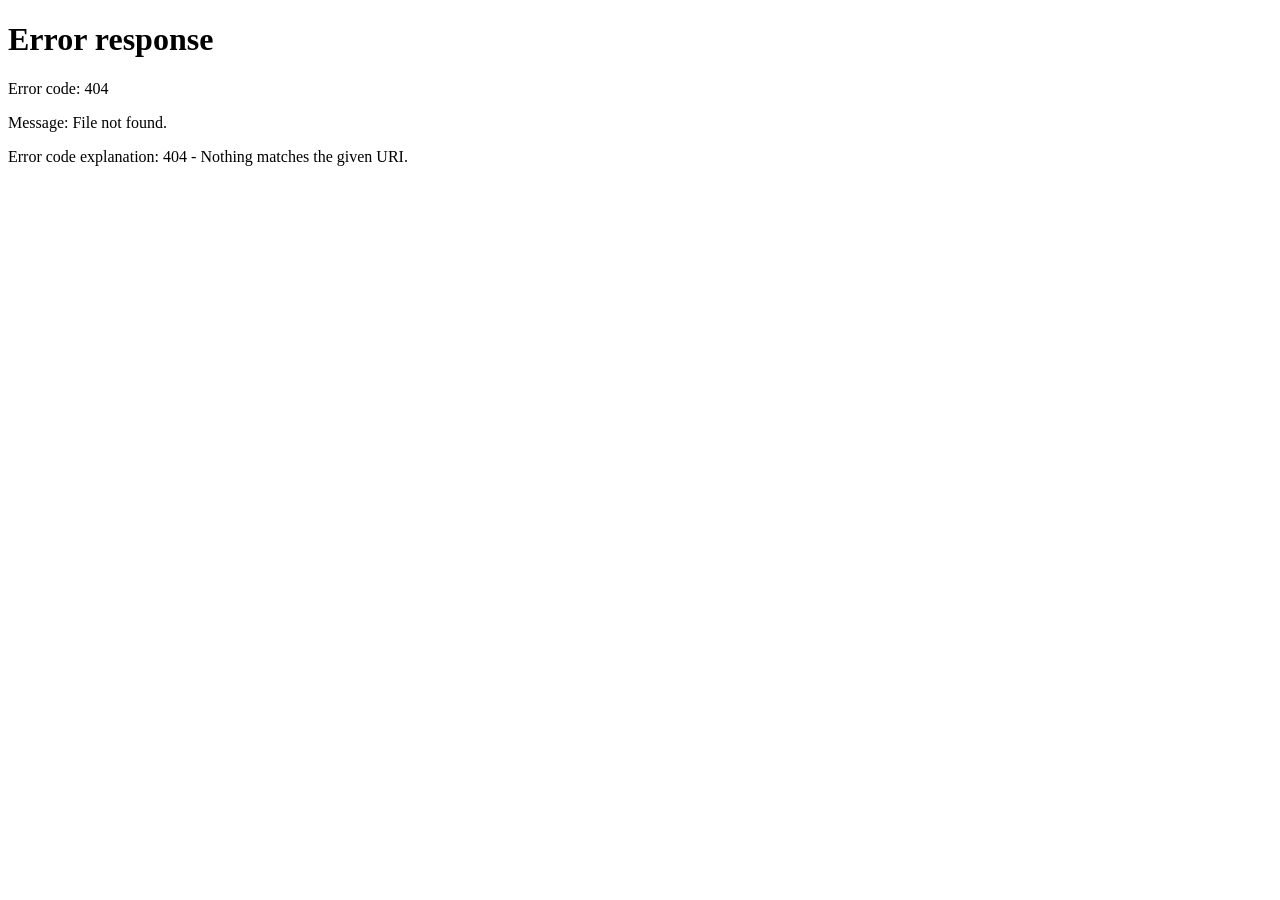
==== index.html @ a86b8a9f "Fix GitHub Pages structure" ====
<!DOCTYPE html>
<html lang="en">
<head>
  <meta charset="UTF-8" />
  <meta http-equiv="refresh" content="0; url=./Frontend/index.html" />
  <title>MovieVerse AI</title>
</head>
<body>
  <p>Redirecting to MovieVerse AI...</p>
</body>
</html>
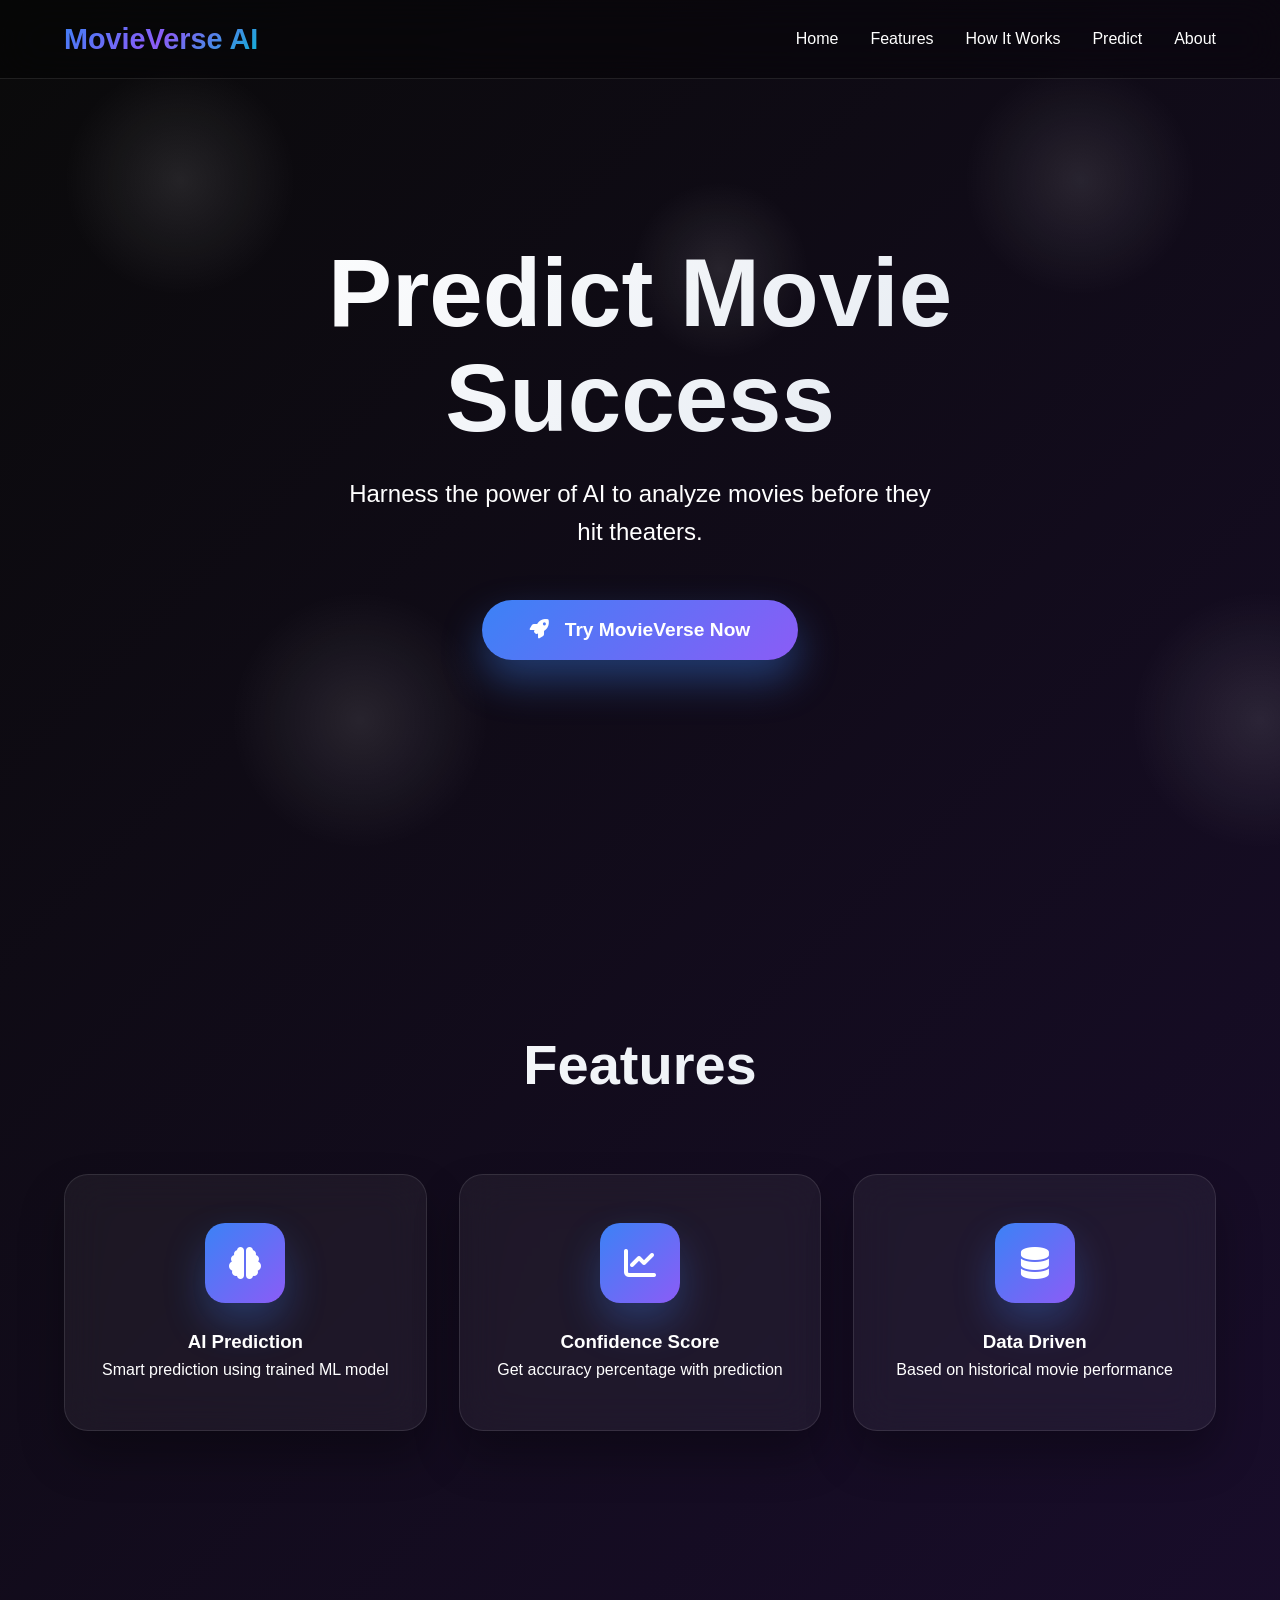
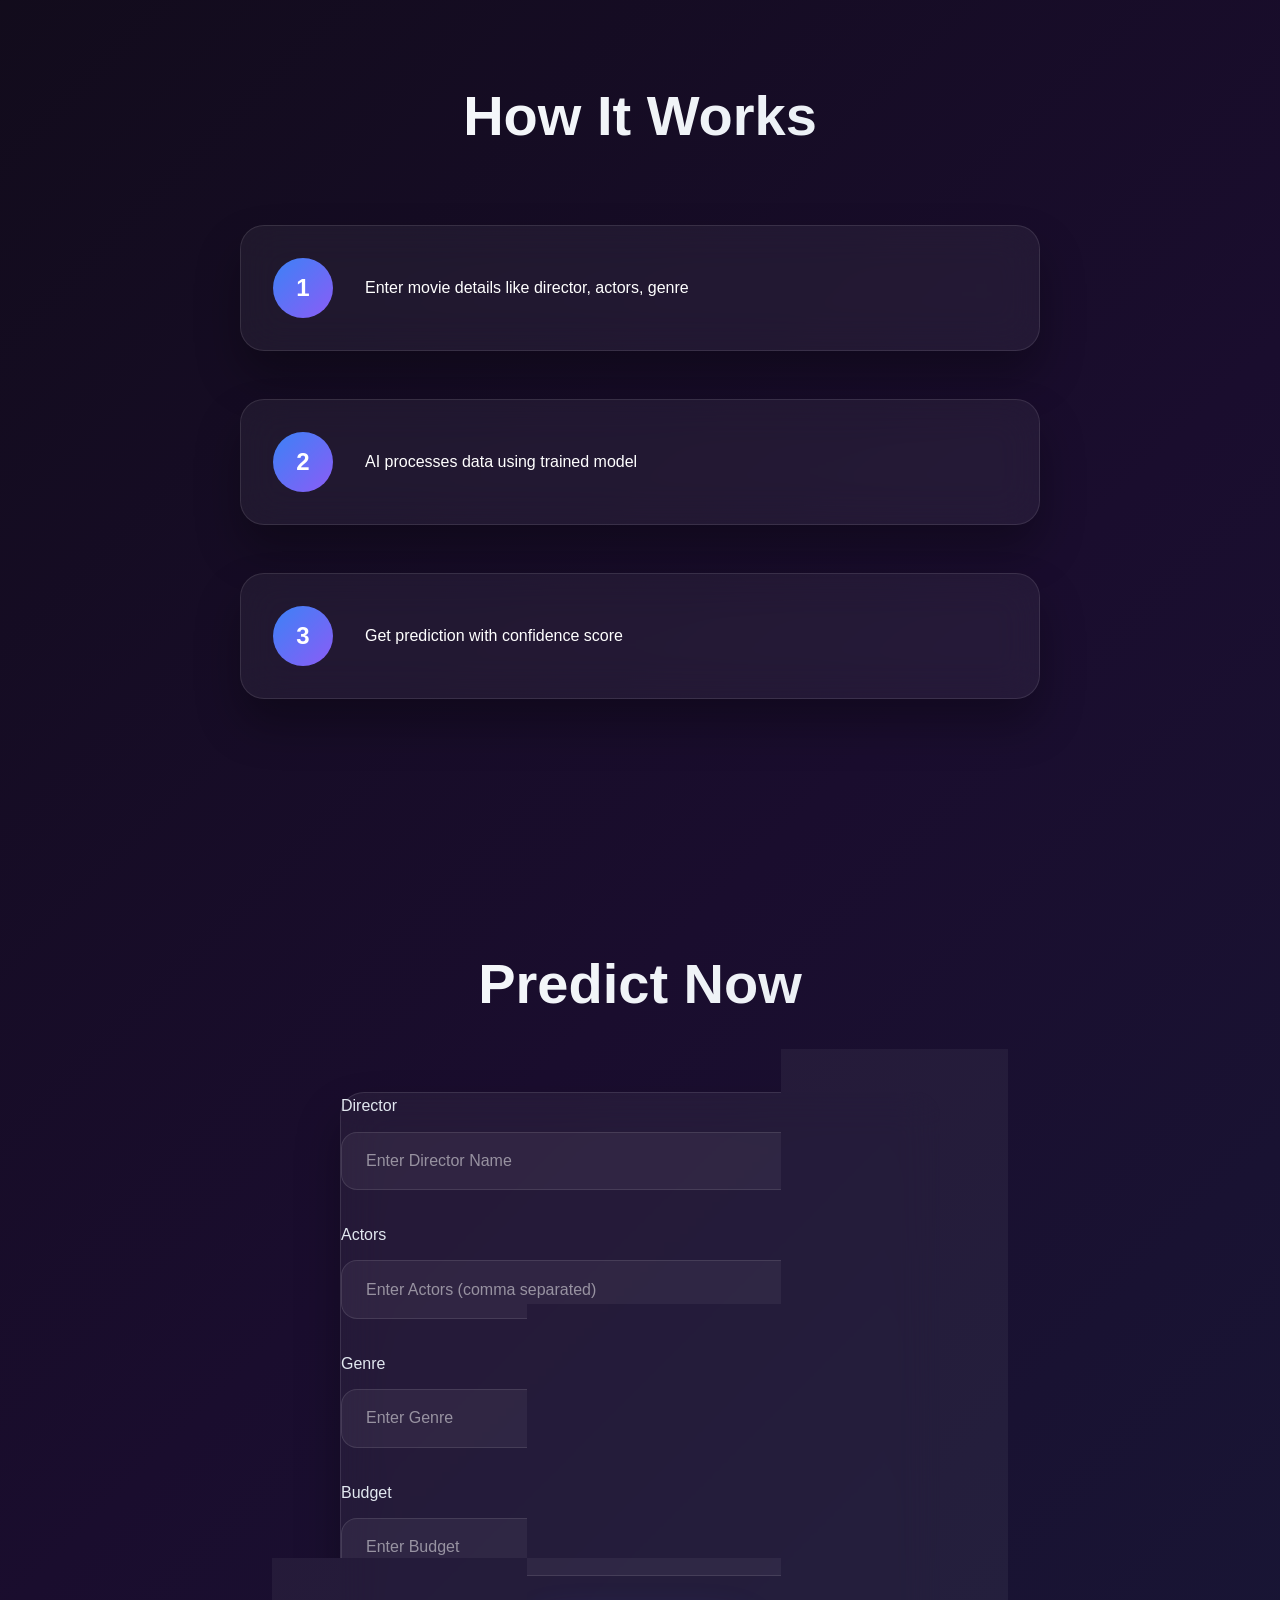
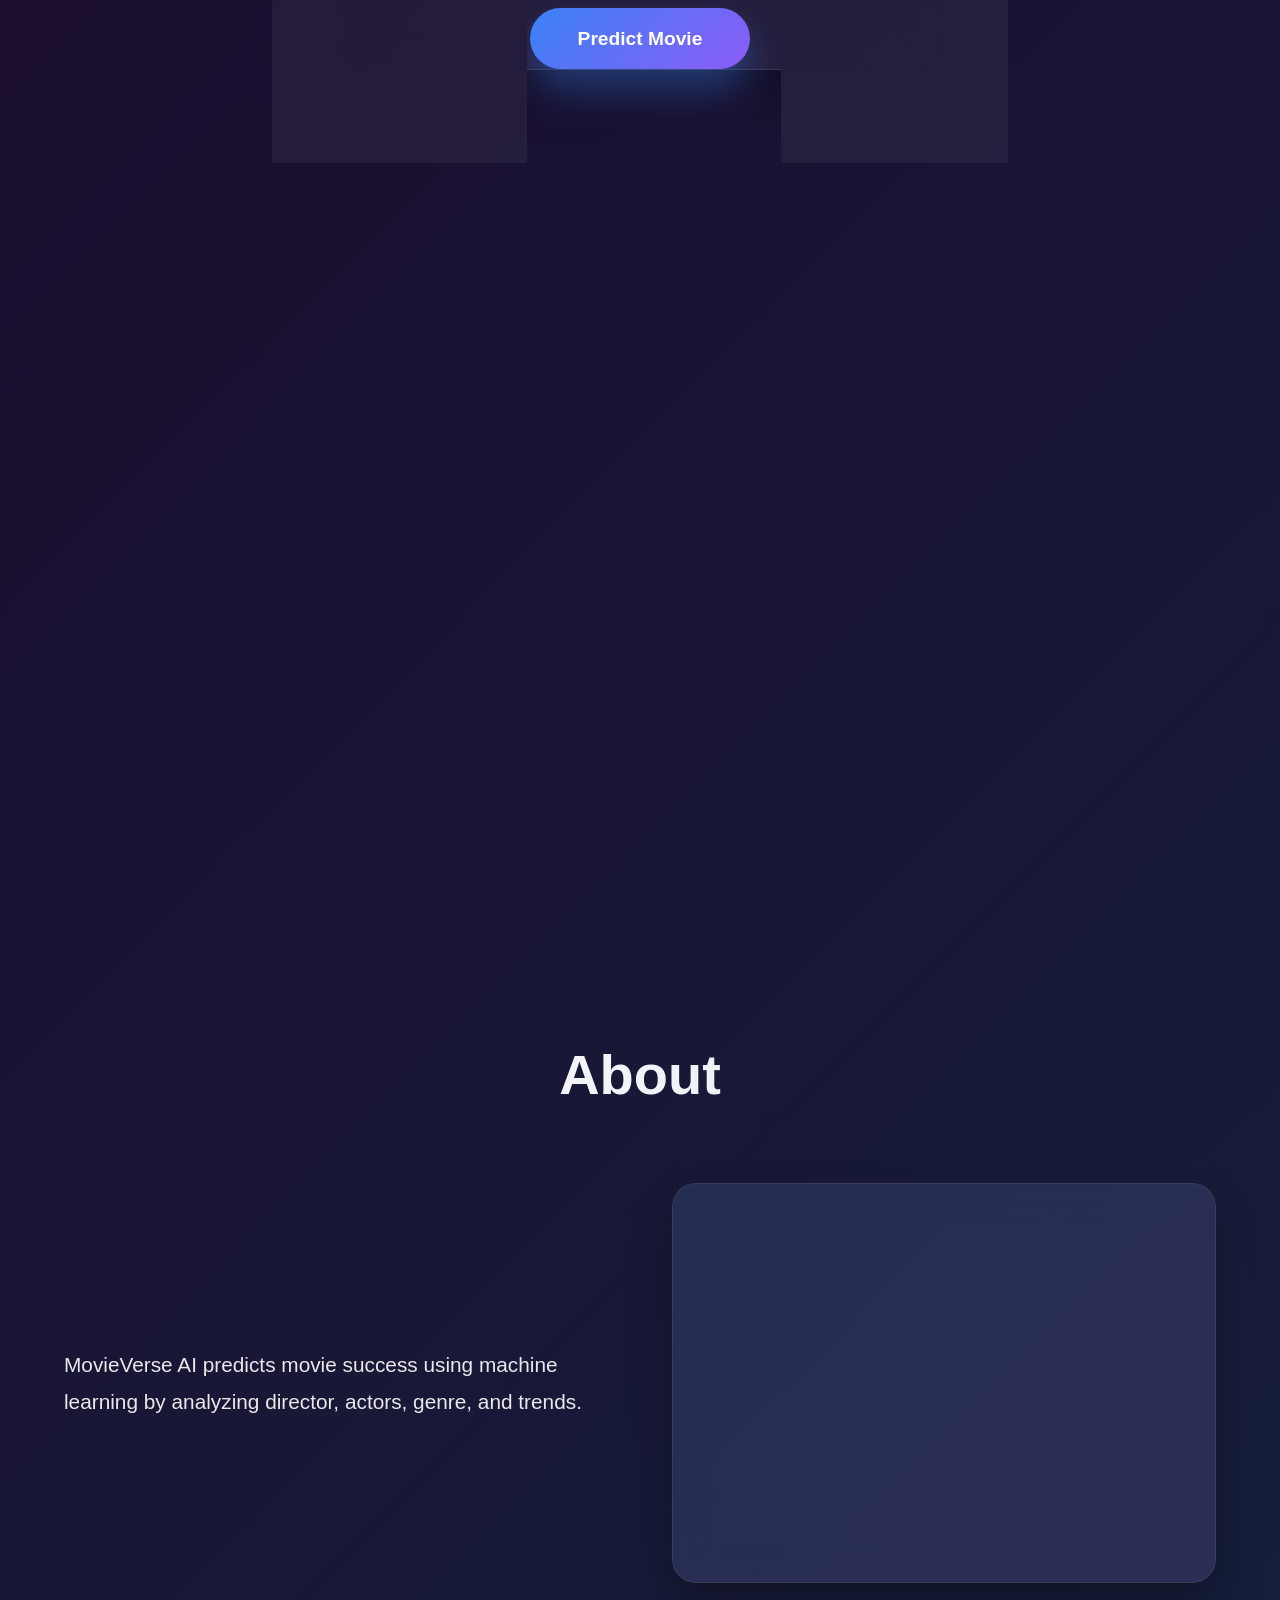
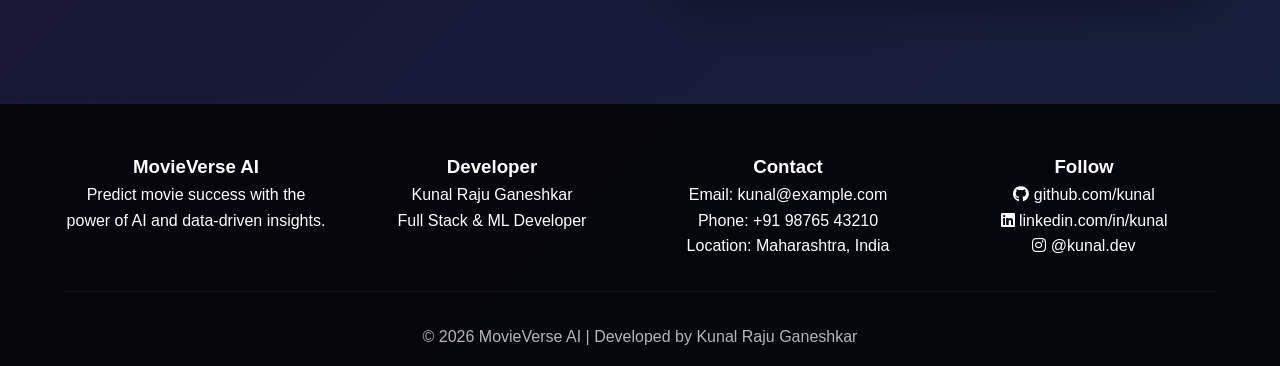
==== commit e91ef6f9: "Add files via upload" ====
--- a/index.html
+++ b/index.html
@@ -1,11 +1,193 @@
-<!DOCTYPE html>
-<html lang="en">
-<head>
-  <meta charset="UTF-8" />
-  <meta http-equiv="refresh" content="0; url=./Frontend/index.html" />
-  <title>MovieVerse AI</title>
-</head>
-<body>
-  <p>Redirecting to MovieVerse AI...</p>
-</body>
-</html>+<!DOCTYPE html>
+<html lang="en">
+<head>
+    <meta charset="UTF-8">
+    <meta name="viewport" content="width=device-width, initial-scale=1.0">
+    <title>MovieVerse AI - Predict Your Movie's Success</title>
+    <link href="https://fonts.googleapis.com/css2?family=Inter:wght@300;400;500;600;700;800&display=swap" rel="stylesheet">
+    <link rel="stylesheet" href="https://cdnjs.cloudflare.com/ajax/libs/font-awesome/6.4.0/css/all.min.css">
+    <link rel="stylesheet" href="style.css">
+</head>
+<body>
+    <!-- Navbar -->
+<nav class="navbar">
+    <div class="nav-container">
+        <div class="logo">MovieVerse AI</div>
+        <ul class="nav-links">
+    <li><a href="#home">Home</a></li>
+    <li><a href="#features">Features</a></li>
+    <li><a href="#how">How It Works</a></li>
+    <li><a href="#predict">Predict</a></li>
+    <li><a href="#about">About</a></li>
+</ul>
+    </div>
+</nav>
+
+<!-- Hero -->
+<section id="home" class="hero">
+    <div class="hero-content">
+        <h1 class="animate-fadeInUp">Predict Movie Success</h1>
+        <p class="animate-fadeInUp">Harness the power of AI to analyze movies before they hit theaters.</p>
+        <button class="cta-button glow-btn animate-fadeInUp" onclick="scrollToPredict()">
+            <i class="fas fa-rocket"></i> Try MovieVerse Now
+        </button>
+    </div>
+</section>
+
+<!-- Features -->
+<section id="features" class="section reveal">
+    <h2 class="section-title">Features</h2>
+    <div class="features-grid">
+        <div class="feature-card glass">
+            <div class="feature-icon"><i class="fas fa-brain"></i></div>
+            <h3>AI Prediction</h3>
+            <p>Smart prediction using trained ML model</p>
+        </div>
+
+        <div class="feature-card glass">
+            <div class="feature-icon"><i class="fas fa-chart-line"></i></div>
+            <h3>Confidence Score</h3>
+            <p>Get accuracy percentage with prediction</p>
+        </div>
+
+        <div class="feature-card glass">
+            <div class="feature-icon"><i class="fas fa-database"></i></div>
+            <h3>Data Driven</h3>
+            <p>Based on historical movie performance</p>
+        </div>
+    </div>
+</section>
+
+<!-- How It Works -->
+<section id="how" class="section reveal">
+    <h2 class="section-title">How It Works</h2>
+    <div class="steps">
+        <div class="step glass">
+            <div class="step-number">1</div>
+            <p>Enter movie details like director, actors, genre</p>
+        </div>
+
+        <div class="step glass">
+            <div class="step-number">2</div>
+            <p>AI processes data using trained model</p>
+        </div>
+
+        <div class="step glass">
+            <div class="step-number">3</div>
+            <p>Get prediction with confidence score</p>
+        </div>
+    </div>
+</section>
+
+<!-- Prediction Form -->
+<section id="predict" class="section reveal">
+    <h2 class="section-title">Predict Now</h2>
+    <div class="input-form glass">
+        <div class="form-group">
+            <label>Director</label>
+            <input id="director" type="text" placeholder="Enter Director Name">
+        </div>
+
+        <div class="form-group">
+            <label>Actors</label>
+            <input id="actors" type="text" placeholder="Enter Actors (comma separated)">
+        </div>
+
+        <div class="form-group">
+            <label>Genre</label>
+            <input id="genre" type="text" placeholder="Enter Genre">
+
+        </div>
+
+        <div class="form-group">
+            <label>Budget</label>
+            <input id="budget" type="number" placeholder="Enter Budget">
+        </div>
+
+        <div class="btn-center">
+        <button class="cta-button glow-btn" onclick="predictMovie()">
+            Predict Movie
+        </button>
+        </div>
+    </div>
+</section>
+
+<!-- Result -->
+<section class="result-section">
+    <div class="result-container">
+
+        <!-- Loading -->
+        <div class="loading">
+            <div class="spinner"></div>
+            <p>Analyzing Movie...</p>
+        </div>
+
+        <!-- Result Output -->
+        <div class="result">
+            <h1 class="result-title result-hit">HIT</h1>
+
+            <div class="confidence-meter">
+                <div class="meter-bg">
+                    <div class="meter-fill">85%</div>
+                </div>
+            </div>
+
+            <p class="confidence-text">Confidence Score</p>
+        </div>
+
+    </div>
+</section>
+
+<!-- About -->
+<section id="about" class="section reveal">
+    <h2 class="section-title">About</h2>
+    <div class="about-content">
+        <div class="about-text">
+            MovieVerse AI predicts movie success using machine learning by analyzing director, actors, genre, and trends.
+        </div>
+        <div class="about-image glass"></div>
+    </div>
+</section>
+
+<!-- Footer -->
+<footer class="footer">
+    <div class="footer-content">
+        
+        <!-- Brand -->
+        <div>
+            <h3>MovieVerse AI</h3>
+            <p>Predict movie success with the power of AI and data-driven insights.</p>
+        </div>
+
+        <!-- Developer -->
+        <div>
+            <h3>Developer</h3>
+            <p>Kunal Raju Ganeshkar</p>
+            <p>Full Stack & ML Developer</p>
+        </div>
+
+        <!-- Contact Info -->
+        <div>
+            <h3>Contact</h3>
+            <p>Email: kunal@example.com</p>
+            <p>Phone: +91 98765 43210</p>
+            <p>Location: Maharashtra, India</p>
+        </div>
+
+        <!-- Social Links -->
+        <div>
+            <h3>Follow</h3>
+            <p><i class="fab fa-github"></i> github.com/kunal</p>
+            <p><i class="fab fa-linkedin"></i> linkedin.com/in/kunal</p>
+            <p><i class="fab fa-instagram"></i> @kunal.dev</p>
+        </div>
+
+    </div>
+
+    <div class="footer-bottom">
+        <p>© 2026 MovieVerse AI | Developed by Kunal Raju Ganeshkar</p>
+    </div>
+</footer>
+<script src="script.js"></script>
+</body>
+</html>
--- a/style.css
+++ b/style.css
@@ -0,0 +1,534 @@
+ * {
+            margin: 0;
+            padding: 0;
+            box-sizing: border-box;
+        }
+
+        body {
+            font-family: 'Inter', sans-serif;
+            background: linear-gradient(135deg, #0a0a0a 0%, #1a0d2e 50%, #16213e 100%);
+            color: #ffffff;
+            overflow-x: hidden;
+            line-height: 1.6;
+        }
+
+        /* Glassmorphism Effect */
+        .glass {
+            background: rgba(255, 255, 255, 0.05);
+            backdrop-filter: blur(20px);
+            border: 1px solid rgba(255, 255, 255, 0.1);
+            box-shadow: 0 25px 45px rgba(0, 0, 0, 0.3);
+            border-radius: 24px;
+        }
+
+        /* Animations */
+        @keyframes fadeInUp {
+            from {
+                opacity: 0;
+                transform: translateY(50px);
+            }
+            to {
+                opacity: 1;
+                transform: translateY(0);
+            }
+        }
+
+        @keyframes glow {
+            0%, 100% { box-shadow: 0 0 20px rgba(59, 130, 246, 0.5); }
+            50% { box-shadow: 0 0 40px rgba(59, 130, 246, 0.8); }
+        }
+
+        @keyframes float {
+            0%, 100% { transform: translateY(0px); }
+            50% { transform: translateY(-20px); }
+        }
+
+        @keyframes spin {
+            0% { transform: rotate(0deg); }
+            100% { transform: rotate(360deg); }
+        }
+
+        @keyframes pulse {
+            0%, 100% { transform: scale(1); }
+            50% { transform: scale(1.05); }
+        }
+
+        .animate-fadeInUp {
+            animation: fadeInUp 1s ease-out forwards;
+        }
+
+        .glow-btn {
+            transition: all 0.3s ease;
+            position: relative;
+            overflow: hidden;
+        }
+
+        .glow-btn:hover {
+            animation: glow 2s infinite;
+            transform: translateY(-5px);
+        }
+
+        /* Navbar */
+        .navbar {
+            position: fixed;
+            top: 0;
+            width: 100%;
+            padding: 1rem 5%;
+            z-index: 1000;
+            backdrop-filter: blur(20px);
+            background: rgba(0, 0, 0, 0.3);
+            border-bottom: 1px solid rgba(255, 255, 255, 0.1);
+        }
+
+        .nav-container {
+            max-width: 1400px;
+            margin: 0 auto;
+            display: flex;
+            justify-content: space-between;
+            align-items: center;
+        }
+
+        .logo {
+            font-size: 1.8rem;
+            font-weight: 800;
+            background: linear-gradient(135deg, #3b82f6, #8b5cf6, #06b6d4);
+            -webkit-background-clip: text;
+            -webkit-text-fill-color: transparent;
+            background-clip: text;
+        }
+
+        .nav-links {
+            display: flex;
+            list-style: none;
+            gap: 2rem;
+        }
+
+        .nav-links a {
+            color: #ffffff;
+            text-decoration: none;
+            font-weight: 500;
+            transition: all 0.3s ease;
+            position: relative;
+        }
+
+        .nav-links a:hover {
+            color: #3b82f6;
+        }
+
+        .nav-links a::after {
+            content: '';
+            position: absolute;
+            width: 0;
+            height: 2px;
+            bottom: -5px;
+            left: 0;
+            background: linear-gradient(90deg, #3b82f6, #8b5cf6);
+            transition: width 0.3s ease;
+        }
+
+        .nav-links a:hover::after {
+            width: 100%;
+        }
+
+        /* Hero Section */
+        .hero {
+            min-height: 100vh;
+            display: flex;
+            align-items: center;
+            justify-content: center;
+            text-align: center;
+            position: relative;
+            overflow: hidden;
+            padding: 0 5%;
+        }
+
+        .hero::before {
+            content: '';
+            position: absolute;
+            top: 0;
+            left: 0;
+            right: 0;
+            bottom: 0;
+            background: url('data:image/svg+xml,<svg xmlns="http://www.w3.org/2000/svg" viewBox="0 0 1000 1000"><defs><radialGradient id="a" cx="50%" cy="50%"><stop offset="0%" stop-color="%23ffffff" stop-opacity="0.1"/><stop offset="100%" stop-color="%23ffffff" stop-opacity="0"/></radialGradient></defs><circle cx="200" cy="200" r="100" fill="url(%23a)"><animate attributeName="r" values="100;150;100" dur="8s" repeatCount="indefinite"/></circle><circle cx="800" cy="300" r="80" fill="url(%23a)"><animate attributeName="r" values="80;120;80" dur="10s" repeatCount="indefinite"/></circle><circle cx="400" cy="800" r="120" fill="url(%23a)"><animate attributeName="r" values="120;180;120" dur="12s" repeatCount="indefinite"/></circle></svg>');
+            animation: float 20s infinite linear;
+        }
+
+        .hero-content {
+            max-width: 900px;
+            z-index: 2;
+            position: relative;
+        }
+
+        .hero h1 {
+            font-size: clamp(3rem, 8vw, 6rem);
+            font-weight: 800;
+            margin-bottom: 1.5rem;
+            background: linear-gradient(135deg, #ffffff, #e2e8f0);
+            -webkit-background-clip: text;
+            -webkit-text-fill-color: transparent;
+            background-clip: text;
+            line-height: 1.1;
+        }
+
+        .hero p {
+            font-size: 1.5rem;
+            margin-bottom: 3rem;
+            opacity: 0.9;
+            max-width: 600px;
+            margin-left: auto;
+            margin-right: auto;
+        }
+        .btn-center {
+            display: flex;
+            justify-content: center;
+            margin-top: 2rem;
+        }
+
+        .cta-button {
+            display: inline-flex;
+            align-items: center;
+            gap: 1rem;
+            padding: 1.2rem 3rem;
+            font-size: 1.2rem;
+            font-weight: 600;
+            background: linear-gradient(135deg, #3b82f6, #8b5cf6);
+            border: none;
+            border-radius: 50px;
+            color: white;
+            cursor: pointer;
+            transition: all 0.4s cubic-bezier(0.175, 0.885, 0.32, 1.275);
+            box-shadow: 0 20px 40px rgba(59, 130, 246, 0.4);
+            position: relative;
+            overflow: hidden;
+        }
+
+        .cta-button:hover {
+            transform: translateY(-8px);
+            box-shadow: 0 30px 60px rgba(59, 130, 246, 0.6);
+        }
+
+        .cta-button::before {
+            content: '';
+            position: absolute;
+            top: 0;
+            left: -100%;
+            width: 100%;
+            height: 100%;
+            background: linear-gradient(90deg, transparent, rgba(255,255,255,0.3), transparent);
+            transition: left 0.5s;
+        }
+
+        .cta-button:hover::before {
+            left: 150%;
+        }
+
+        /* Sections */
+        .section {
+            padding: 120px 5%;
+            max-width: 1400px;
+            margin: 0 auto;
+        }
+
+        .section-title {
+            font-size: 3.5rem;
+            font-weight: 800;
+            text-align: center;
+            margin-bottom: 4rem;
+            background: linear-gradient(135deg, #ffffff, #e2e8f0);
+            -webkit-background-clip: text;
+            -webkit-text-fill-color: transparent;
+            background-clip: text;
+        }
+
+        /* About Section */
+        .about-content {
+            display: grid;
+            grid-template-columns: 1fr 1fr;
+            gap: 4rem;
+            align-items: center;
+        }
+
+        .about-text {
+            font-size: 1.3rem;
+            line-height: 1.8;
+            opacity: 0.9;
+        }
+
+        .about-image {
+            position: relative;
+            height: 400px;
+            border-radius: 24px;
+            overflow: hidden;
+        }
+
+        .about-image::before {
+            content: '';
+            position: absolute;
+            top: 0;
+            left: 0;
+            right: 0;
+            bottom: 0;
+            background: linear-gradient(135deg, #3b82f6, #8b5cf6);
+            opacity: 0.1;
+            animation: pulse 3s infinite;
+        }
+
+        /* Features Section */
+        .features-grid {
+            display: grid;
+            grid-template-columns: repeat(auto-fit, minmax(350px, 1fr));
+            gap: 2rem;
+        }
+
+        .feature-card {
+            padding: 3rem 2rem;
+            text-align: center;
+            transition: all 0.4s ease;
+            position: relative;
+            overflow: hidden;
+        }
+
+        .feature-card:hover {
+            transform: translateY(-20px) scale(1.02);
+        }
+
+        .feature-icon {
+            width: 80px;
+            height: 80px;
+            margin: 0 auto 1.5rem;
+            background: linear-gradient(135deg, #3b82f6, #8b5cf6);
+            border-radius: 20px;
+            display: flex;
+            align-items: center;
+            justify-content: center;
+            font-size: 2rem;
+            box-shadow: 0 20px 40px rgba(59, 130, 246, 0.3);
+        }
+
+        /* How It Works */
+        .steps {
+            display: flex;
+            flex-direction: column;
+            gap: 3rem;
+            max-width: 800px;
+            margin: 0 auto;
+        }
+
+        .step {
+            display: flex;
+            align-items: center;
+            gap: 2rem;
+            padding: 2rem;
+        }
+
+        .step-number {
+            width: 60px;
+            height: 60px;
+            border-radius: 50%;
+            background: linear-gradient(135deg, #3b82f6, #8b5cf6);
+            display: flex;
+            align-items: center;
+            justify-content: center;
+            font-weight: 700;
+            font-size: 1.5rem;
+            flex-shrink: 0;
+        }
+
+        /* Input Form */
+        .input-form {
+            max-width: 600px;
+            margin: 0 auto;
+        }
+
+        .form-group {
+            margin-bottom: 2rem;
+        }
+
+        .form-group label {
+            display: block;
+            margin-bottom: 0.8rem;
+            font-weight: 500;
+            color: #e2e8f0;
+        }
+
+        .form-group input, .form-group select {
+            width: 100%;
+            padding: 1.2rem 1.5rem;
+            background: rgba(255, 255, 255, 0.05);
+            border: 1px solid rgba(255, 255, 255, 0.1);
+            border-radius: 16px;
+            color: white;
+            font-size: 1rem;
+            transition: all 0.3s ease;
+        }
+
+        .form-group input:focus, .form-group select:focus {
+            outline: none;
+            border-color: #3b82f6;
+            box-shadow: 0 0 0 3px rgba(59, 130, 246, 0.2);
+        }
+
+        .form-group input::placeholder {
+            color: rgba(255, 255, 255, 0.5);
+        }
+
+        /* Result Section */
+         .loading {
+         display: none;   /* ❌ change from flex */
+         flex-direction: column;
+         align-items: center;
+    	 gap: 2rem;
+	 }
+          
+        .result-section {
+            min-height: 80vh;
+            display: flex;
+            align-items: center;
+            justify-content: center;
+            text-align: center;
+            position: relative;
+        }
+
+        .result-container {
+            max-width: 600px;
+            width: 100%;
+        }
+
+        .spinner {
+            width: 80px;
+            height: 80px;
+            border: 4px solid rgba(255, 255, 255, 0.1);
+            border-top: 4px solid #3b82f6;
+            border-radius: 50%;
+            animation: spin 1s linear infinite;
+        }
+
+        .result {
+            display: none;
+        }
+
+        .result.show {
+            display: block;
+            animation: fadeInUp 1s ease-out;
+        }
+
+        .result-title {
+            font-size: clamp(4rem, 15vw, 8rem);
+            font-weight: 800;
+            margin-bottom: 1rem;
+            text-shadow: 0 0 40px currentColor;
+        }
+
+        .result-hit { color: #10b981; }
+        .result-average { color: #f59e0b; }
+        .result-flop { color: #ef4444; }
+
+        .confidence-meter {
+            width: 250px;
+            height: 250px;
+            margin: 2rem auto;
+            position: relative;
+        }
+
+        .meter-bg {
+            width: 100%;
+            height: 100%;
+            border-radius: 50%;
+            background: conic-gradient(#10b981 0deg 270deg, #f59e0b 270deg 330deg, #ef4444 330deg 360deg);
+            position: relative;
+        }
+
+        .meter-fill {
+            position: absolute;
+            top: 15%;
+            left: 15%;
+            right: 15%;
+            bottom: 15%;
+            background: radial-gradient(circle, rgba(255,255,255,0.1) 0%, transparent 70%);
+            border-radius: 50%;
+            display: flex;
+            align-items: center;
+            justify-content: center;
+            font-size: 2rem;
+            font-weight: 700;
+        }
+
+        .confidence-text {
+            font-size: 1.5rem;
+            margin-top: 1rem;
+            opacity: 0.9;
+        }
+
+        /* Footer */
+        .footer {
+            background: rgba(0, 0, 0, 0.8);
+            padding: 3rem 5% 1rem;
+            text-align: center;
+            border-top: 1px solid rgba(255, 255, 255, 0.1);
+        }
+
+        .footer-content {
+            max-width: 1400px;
+            margin: 0 auto;
+            display: grid;
+            grid-template-columns: repeat(auto-fit, minmax(250px, 1fr));
+            gap: 2rem;
+            margin-bottom: 2rem;
+        }
+
+        .footer-bottom {
+            border-top: 1px solid rgba(255, 255, 255, 0.1);
+            padding-top: 2rem;
+            opacity: 0.7;
+        }
+
+        /* Responsive */
+        @media (max-width: 768px) {
+            .navbar {
+                padding: 1rem 5%;
+            }
+
+            .nav-links {
+                display: none;
+            }
+
+            .about-content {
+                grid-template-columns: 1fr;
+                text-align: center;
+            }
+
+            .step {
+                flex-direction: column;
+                text-align: center;
+            }
+
+            .section {
+                padding: 80px 5%;
+            }
+        }
+
+        /* Scroll Animations */
+        .reveal {
+            opacity: 0;
+            transform: translateY(50px);
+            transition: all 1s ease;
+        }
+
+        .reveal.active {
+            opacity: 1;
+            transform: translateY(0);
+        }
+
+        /* Custom Scrollbar */
+        ::-webkit-scrollbar {
+            width: 12px;
+        }
+
+        ::-webkit-scrollbar-track {
+            background: rgba(255, 255, 255, 0.05);
+        }
+
+        ::-webkit-scrollbar-thumb {
+            background: linear-gradient(135deg, #3b82f6, #8b5cf6);
+            border-radius: 6px;
+        }
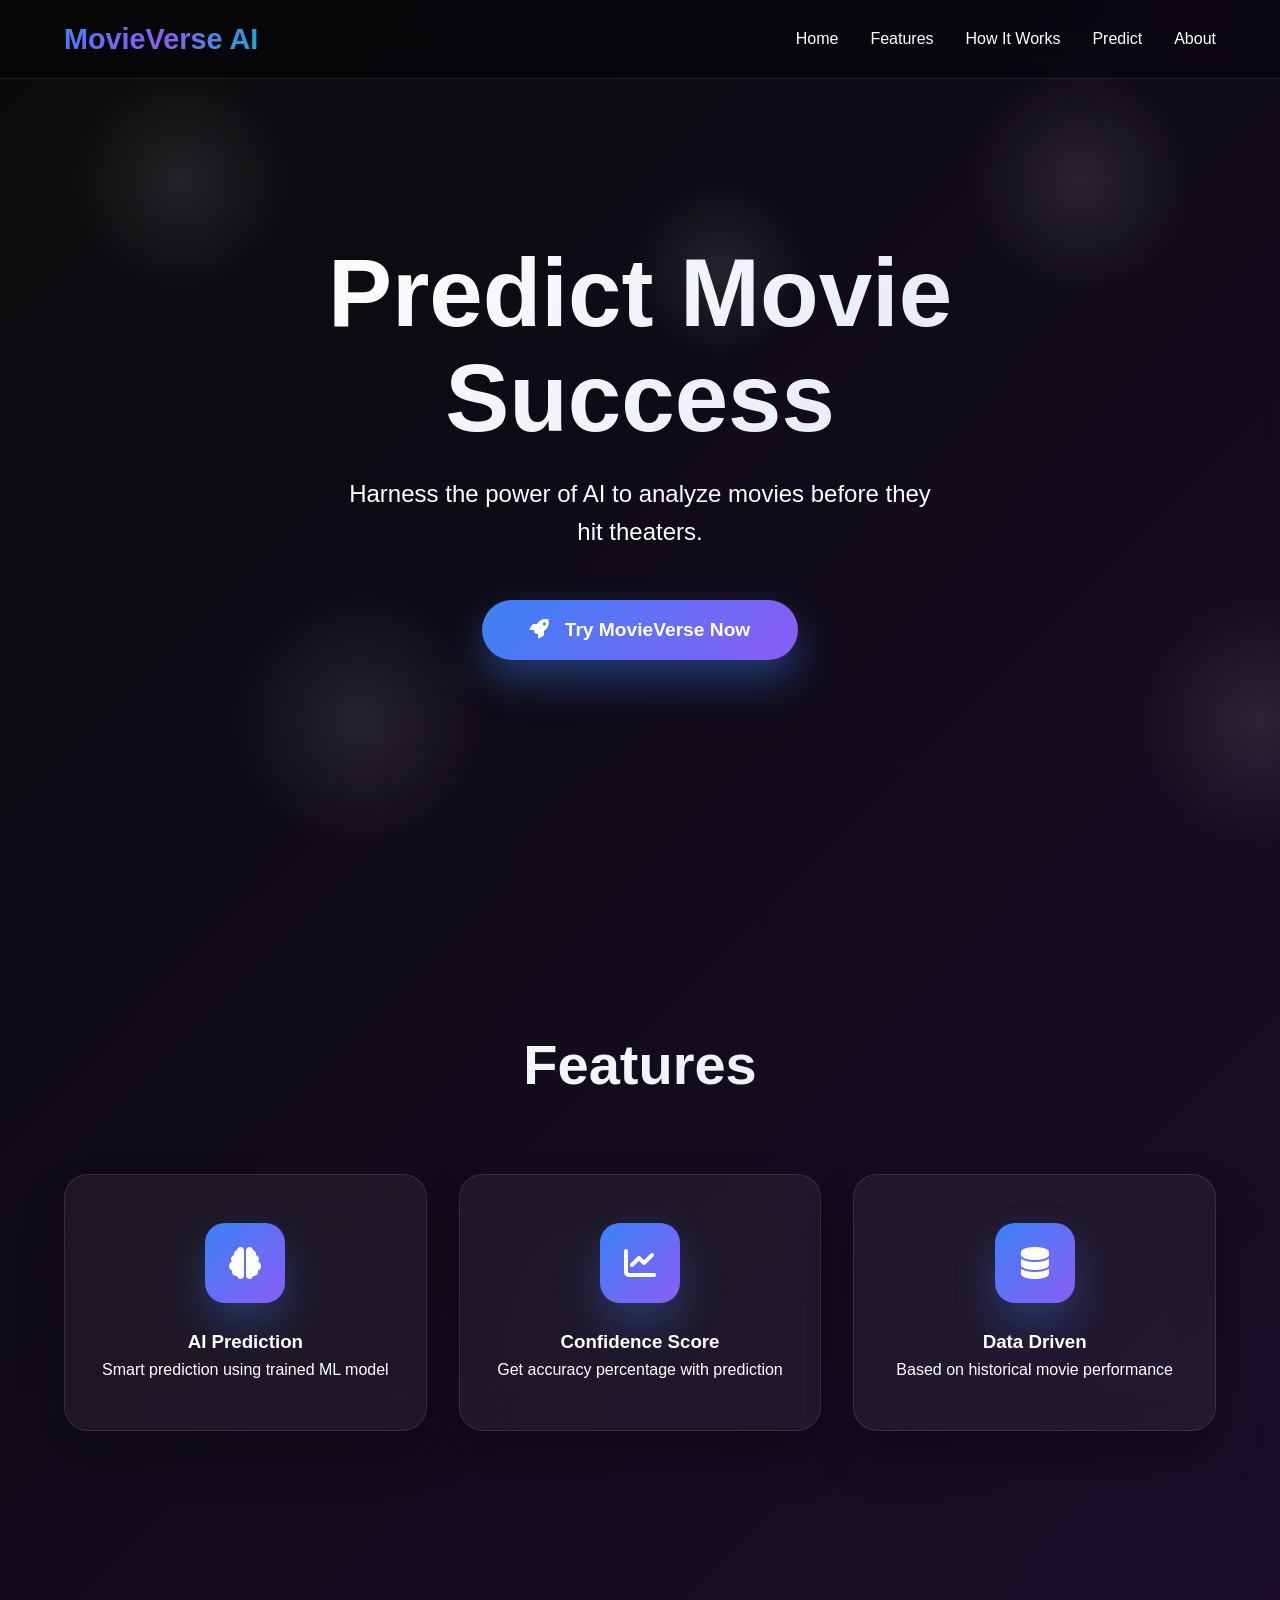
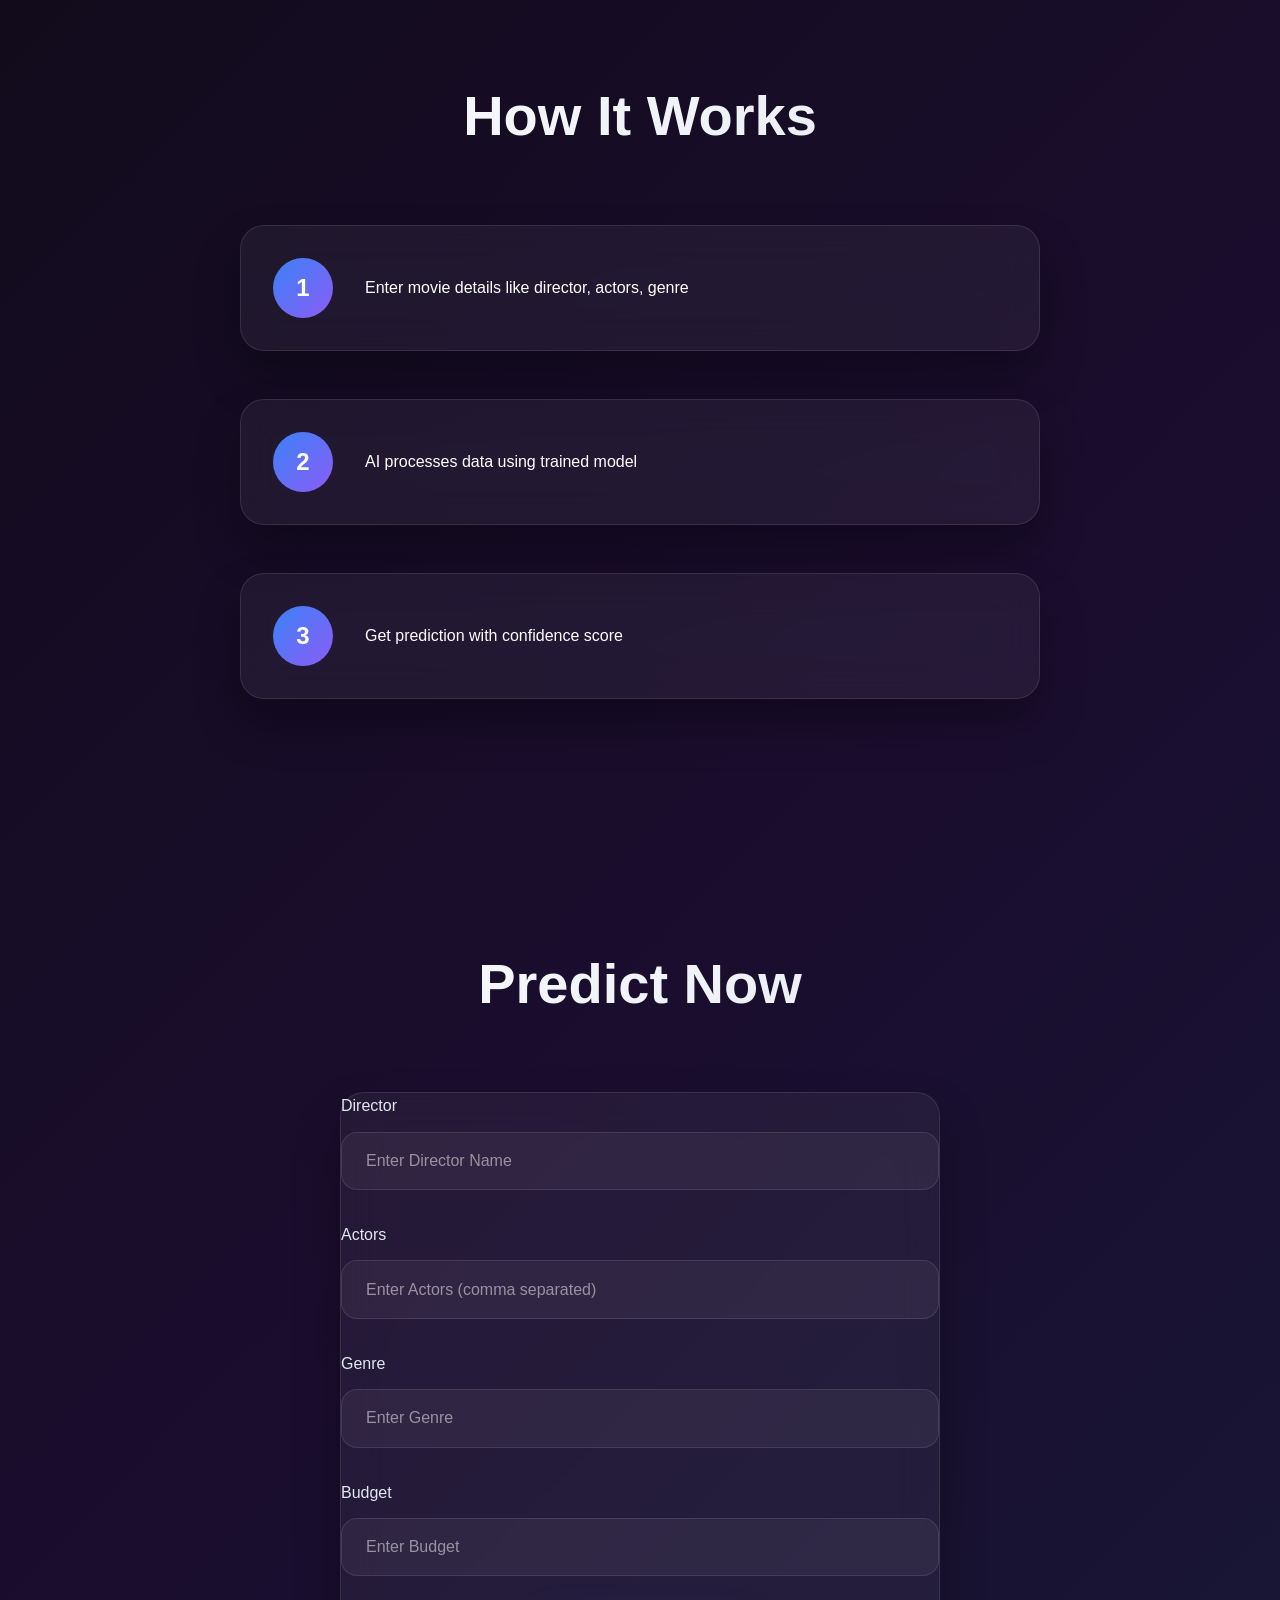
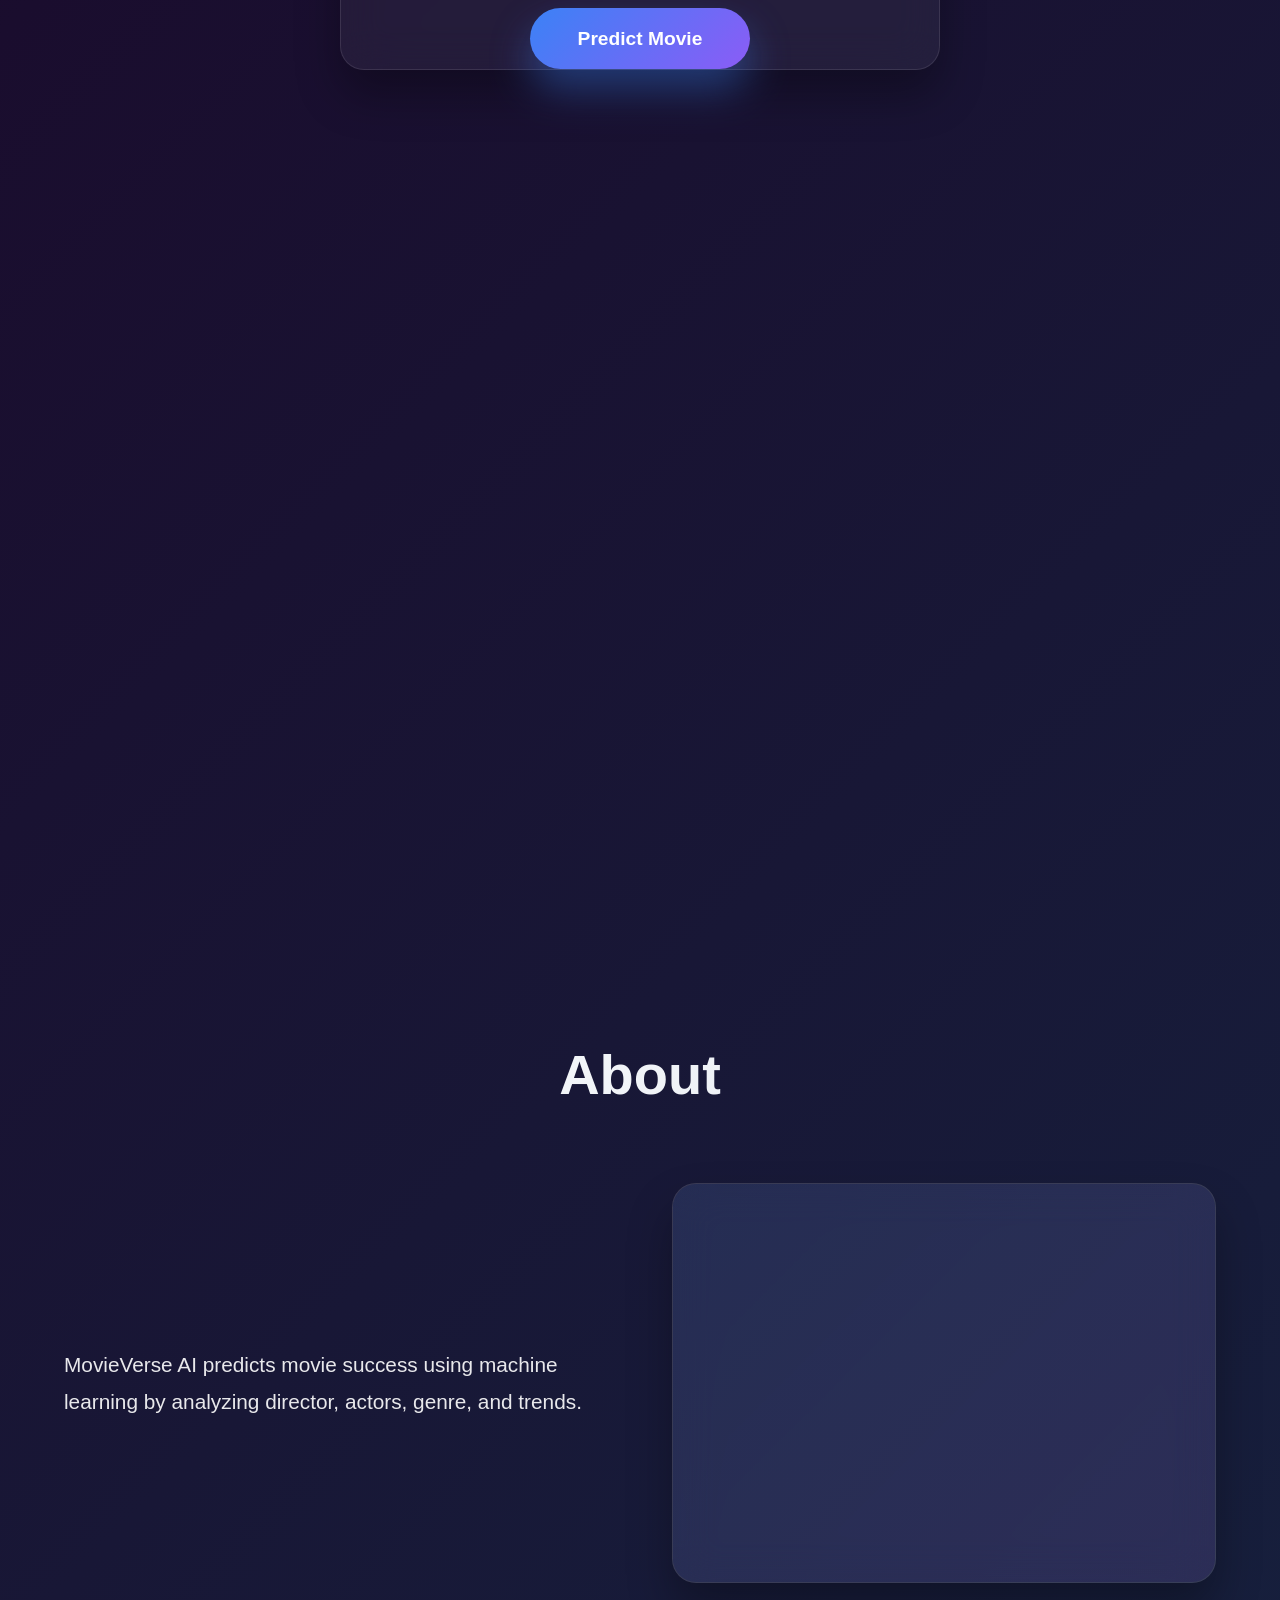
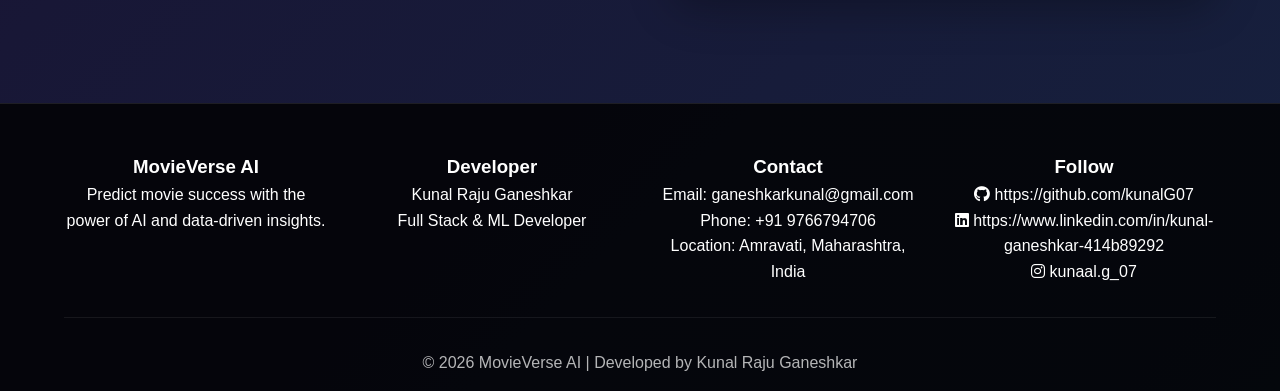
==== commit cea3a38e: "edit contact details" ====
--- a/index.html
+++ b/index.html
@@ -169,17 +169,17 @@
         <!-- Contact Info -->
         <div>
             <h3>Contact</h3>
-            <p>Email: kunal@example.com</p>
-            <p>Phone: +91 98765 43210</p>
-            <p>Location: Maharashtra, India</p>
+            <p>Email: ganeshkarkunal@gmail.com</p>
+            <p>Phone: +91 9766794706</p>
+            <p>Location: Amravati, Maharashtra, India</p>
         </div>
 
         <!-- Social Links -->
         <div>
             <h3>Follow</h3>
-            <p><i class="fab fa-github"></i> github.com/kunal</p>
-            <p><i class="fab fa-linkedin"></i> linkedin.com/in/kunal</p>
-            <p><i class="fab fa-instagram"></i> @kunal.dev</p>
+            <p><i class="fab fa-github"></i> https://github.com/kunalG07 </p>
+            <p><i class="fab fa-linkedin"></i> https://www.linkedin.com/in/kunal-ganeshkar-414b89292</p>
+            <p><i class="fab fa-instagram"></i> kunaal.g_07</p>
         </div>
 
     </div>
